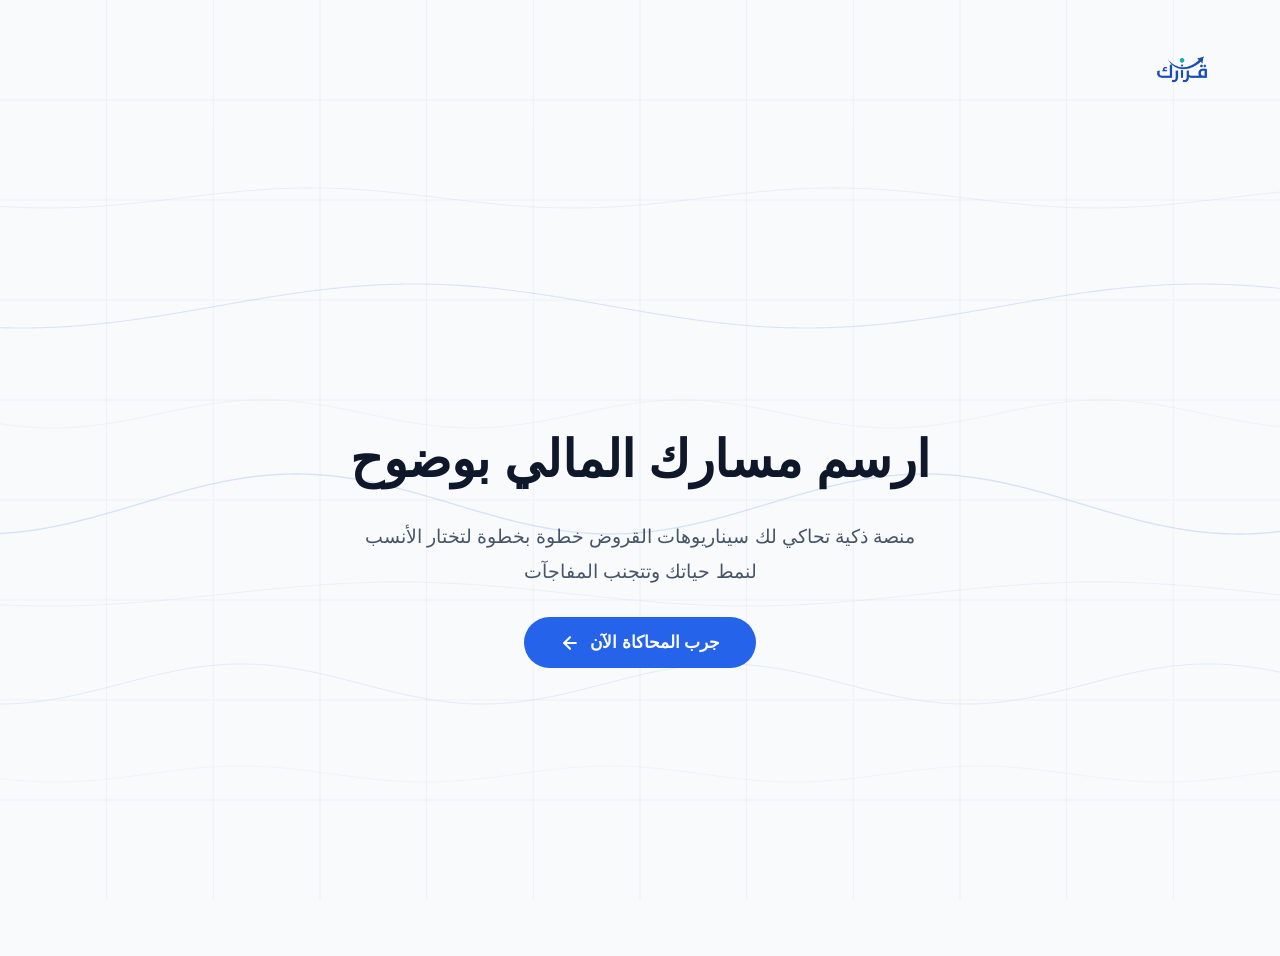
==== index.html @ d7920c5a "add all files" ====
<!DOCTYPE html>
<html dir="rtl">
<head>
  <meta charset="UTF-8" />
  <meta name="viewport" content="width=device-width, initial-scale=1.0" />
  <title>قرارك</title>
  <link rel="stylesheet" href="css/base.css" />
  <link rel="stylesheet" href="css/animations.css" />
  <link rel="stylesheet" href="css/background.css" />
  <link rel="stylesheet" href="css/header.css" />
  <link rel="stylesheet" href="css/hero.css" />
  <link rel="stylesheet" href="css/button.css" />
  <link rel="stylesheet" href="css/responsive.css" />
</head>
<body>

  <!--  الخطوط الي بالخلفية -->
  <canvas id="bg-canvas"></canvas>


  <header class="site-header">
    <div class="header-inner">
      <img src="images/logo.PNG" alt="شعار قرارك" class="logo-img" />
     
    </div>
  </header>

  <main class="hero">
    <div class="hero-content">
      <h1 class="hero-title">ارسم مسارك المالي بوضوح</h1>
      <p class="hero-subtitle">
        منصة ذكية تحاكي لك سيناريوهات القروض خطوة بخطوة لتختار الأنسب لنمط حياتك وتتجنب المفاجآت
      </p>
      <a href="inputs.html" class="cta-btn">
        <span>جرب المحاكاة الآن</span>
        
          <!--  arrow -->
        <svg class="btn-arrow" xmlns="http://www.w3.org/2000/svg" viewBox="0 0 24 24" fill="none" stroke="currentColor" stroke-width="2.5" stroke-linecap="round" stroke-linejoin="round">
          <line x1="5" y1="12" x2="19" y2="12"></line>
              <polyline points="12 5 19 12 12 19"></polyline>
        </svg>
      </a>
    </div>
  </main>

  <script src="script.js"></script>
</body>
</html>
---- css/base.css ----
:root {
  --primary-color:     #2563EB;
  --secondary-color:   #14B8A6;
  --background-color:  #F8FAFC;
  --text-color:        #0F172A;

  --primary-pale:  rgba(37, 99, 235, 0.22);
  --secondary-pale: rgba(20, 184, 166, 0.22);
  --primary-glow:  rgba(37, 99, 235, 0.35);
}

*, *::before, *::after {
  margin: 0;
  padding: 0;
  box-sizing: border-box;
}

html {
  font-size: 16px;
  scroll-behavior: smooth;
}

body {
  font-family: 'Segoe UI', 'Tahoma', Arial, sans-serif;
  background-color: var(--background-color);
  color: var(--text-color);
  min-height: 100vh;
  overflow-x: hidden;
  position: relative;
}
---- css/animations.css ----
@keyframes fadeIn {
  from { opacity: 0; }
  to   { opacity: 1; }
}

/* Hero title & subtitle — slide up from below */
@keyframes fadeSlideUp {
  from {
    opacity: 0;
    transform: translateY(30px);
  }
  to {
    opacity: 1;
    transform: translateY(0);
  }
}

@keyframes fadeSlideDown {
  from {
    opacity: 0;
    transform: translateY(-28px);
  }
  to {
    opacity: 1;
    transform: translateY(0);
  }
}

/* CTA button — subtle continuous glow pulse */
@keyframes pulse {
  0%, 100% { box-shadow: 0 0 0 0   transparent; }
  50%       { box-shadow: 0 0 0 10px rgba(37, 99, 235, 0.15); }
}
---- css/background.css ----
#bg-canvas {
  position: fixed;
  inset: 0;
  width: 100%;
  height: 100%;
  z-index: 0;
  pointer-events: none;
  display: block;
}
---- css/header.css ----
.site-header {
  position: relative;
  z-index: 10;
  padding: 20px 48px;
  opacity: 0;
  animation: fadeIn 0.6s ease forwards;
  animation-delay: 0.1s;
}

.header-inner {
  display: flex;
  align-items: center;
  gap: 12px;
}

.logo-img {
  width: 100px;
  height: 100px;
  object-fit: contain;
  border-radius: 10px;
}

.logo-name {
  font-size: 1.35rem;
  font-weight: 700;
  color: var(--primary-color);
  letter-spacing: -0.3px;
}
---- css/hero.css ----
.hero {
  position: relative;
  z-index: 10;
  min-height: calc(100vh - 84px);
  display: flex;
  align-items: center;
  justify-content: center;
  padding: 48px 24px;
  text-align: center;
}

.hero-content {
  max-width: 680px;
  display: flex;
  flex-direction: column;
  align-items: center;
  gap: 28px;
}

.hero-title {
  font-size: clamp(2rem, 5vw, 3.2rem);
  font-weight: 800;
  line-height: 1.25;
  color: var(--text-color);
  letter-spacing: -0.5px;
  opacity: 0;
  animation: fadeSlideUp 0.75s cubic-bezier(0.22, 1, 0.36, 1) forwards;
  animation-delay: 0.4s;
}

.hero-title span {
  color: var(--primary-color);
}

.hero-subtitle {
  font-size: clamp(1rem, 2.2vw, 1.2rem);
  line-height: 1.8;
  color: #475569;
  max-width: 560px;
  opacity: 0;
  animation: fadeSlideUp 0.75s cubic-bezier(0.22, 1, 0.36, 1) forwards;
  animation-delay: 0.75s;
}
---- css/button.css ----
.cta-btn {
  display: inline-flex;
  align-items: center;
  gap: 10px;
  padding: 15px 36px;
  background: var(--primary-color);
  color: #ffffff;
  font-size: 1.05rem;
  font-weight: 700;
  text-decoration: none;
  border-radius: 50px;
  cursor: pointer;
  border: none;
  position: relative;
  overflow: hidden;
  opacity: 0;
  animation:
    fadeSlideDown 0.75s cubic-bezier(0.22, 1, 0.36, 1) forwards,
    pulse 3s ease-in-out infinite;
  animation-delay: 1.1s, 1.9s;
  transition: transform 0.25s ease, box-shadow 0.25s ease, background 0.25s ease;
}

.cta-btn:hover {
  background: #1d4ed8;
  transform: scale(1.05);
  box-shadow: 0 8px 30px var(--primary-glow);
}

.cta-btn:hover .btn-arrow {
  transform: scaleX(-1) translateX(5px);
}

.btn-arrow {
  width: 20px;
  height: 20px;
  flex-shrink: 0;
  transform: scaleX(-1);
  transition: transform 0.25s ease;
}
---- css/responsive.css ----
/* ================================================
   Dashboard — Tablet (≤ 1024px)
================================================ */
@media (max-width: 1024px) {
  .dashboard-layout {
    grid-template-columns: 1fr;
    padding: 20px 24px 36px;
  }

  .dash-sidebar {
    position: static;
  }

  .dash-top-row {
    grid-template-columns: 1fr 1fr;
  }

  .gauge-wrap {
    max-width: 220px;
  }
}

/* ================================================
   Dashboard — Mobile (≤ 768px)
   النتائج أولاً، الشريط الجانبي في الأسفل
================================================ */
@media (max-width: 768px) {

  .dashboard-layout {
    grid-template-columns: 1fr;
    padding: 14px 14px 36px;
    gap: 14px;
  }

  /* النتائج تظهر أول، والتحكم في الأسفل */
  .dash-main    { order: 1; }
  .dash-sidebar { order: 2; position: static; }

  /* الكروت العلوية تحت بعض */
  .dash-top-row {
    grid-template-columns: 1fr;
    gap: 14px;
  }

  /* العداد — يأخذ العرض الكامل */
  .gauge-wrap {
    max-width: 260px;
    margin: 0 auto;
  }

  /* حقول الإدخال — أكبر للمس باليد */
  .sb-input,
  .sb-select {
    padding: 13px 14px;
    font-size: 1rem;
    min-height: 48px;
  }

  /* Slider thumb — أكبر للمس */
  .sb-slider::-webkit-slider-thumb {
    width: 26px;
    height: 26px;
  }
  .sb-slider::-moz-range-thumb {
    width: 26px;
    height: 26px;
  }

  /* مقاسات النصوص */
  .sidebar-title    { font-size: 1rem;    }
  .sidebar-subtitle { font-size: 0.78rem; }
  .gauge-dti        { font-size: 1.7rem;  }
  .gauge-zone       { font-size: 0.75rem; }
  .advisor-text     { font-size: 0.88rem; line-height: 1.7; }
  .card-label       { font-size: 0.8rem;  }

  /* أسطورة العداد — مضغوطة */
  .gauge-legend { gap: 6px; }
  .g-zone       { font-size: 0.68rem; padding: 3px 8px; }

  /* المخطط */
  .chart-wrap        { min-height: 200px; }
  .chart-wrap canvas { max-height: 210px; }
}

/* ================================================
   Dashboard — Small Mobile (≤ 480px)
================================================ */
@media (max-width: 480px) {

  .dashboard-layout {
    padding: 10px 10px 28px;
    gap: 12px;
  }

  .dash-card,
  .sidebar-card {
    padding: 16px 14px;
    border-radius: 14px;
  }

  .gauge-wrap  { max-width: 210px; }
  .gauge-dti   { font-size: 1.4rem; }
  .gauge-zone  { font-size: 0.7rem; }
  .gn-val      { font-size: 0.78rem; }
  .gn-lbl      { font-size: 0.65rem; }

  #sbVal { font-size: 1.6rem; }

  .sb-stat     { padding: 10px 12px; }
  .sb-stat-lbl { font-size: 0.74rem; }
  .sb-stat-val { font-size: 0.8rem;  }

  .advisor-title { font-size: 0.88rem; }
  .advisor-text  { font-size: 0.83rem; line-height: 1.65; }

  .gauge-nums { gap: 6px; }
  .gauge-num  { padding: 8px 6px; }
}


@media (max-width: 768px) {
  .site-header {
    padding: 16px 24px;
  }

  .hero {
    padding: 32px 20px;
    min-height: calc(100vh - 72px);
  }

  .hero-content {
    gap: 22px;
  }

  .cta-btn {
    padding: 13px 28px;
    font-size: 0.97rem;
  }
}


@media (max-width: 600px) {

  .dashboard-layout {
    padding: 14px 16px 28px;
    gap: 16px;
  }

  .dash-card,
  .sidebar-card {
    padding: 18px 16px;
    border-radius: 14px;
  }

  .gauge-dti { font-size: 1.4rem; }
  .gn-val    { font-size: 0.8rem; }
  #sbVal     { font-size: 1.8rem; }


  .input-card    { padding: 28px 22px; }
  .card-title    { font-size: 1.2rem;  }
  .slider-value  { font-size: 2rem;    }
  .type-name     { font-size: 0.82rem; }
}

@media (max-width: 480px) {
  .logo-name {
    font-size: 1.15rem;
  }

  .hero-title {
    font-size: 1.75rem;
  }

  .hero-subtitle {
    font-size: 0.95rem;
  }
}
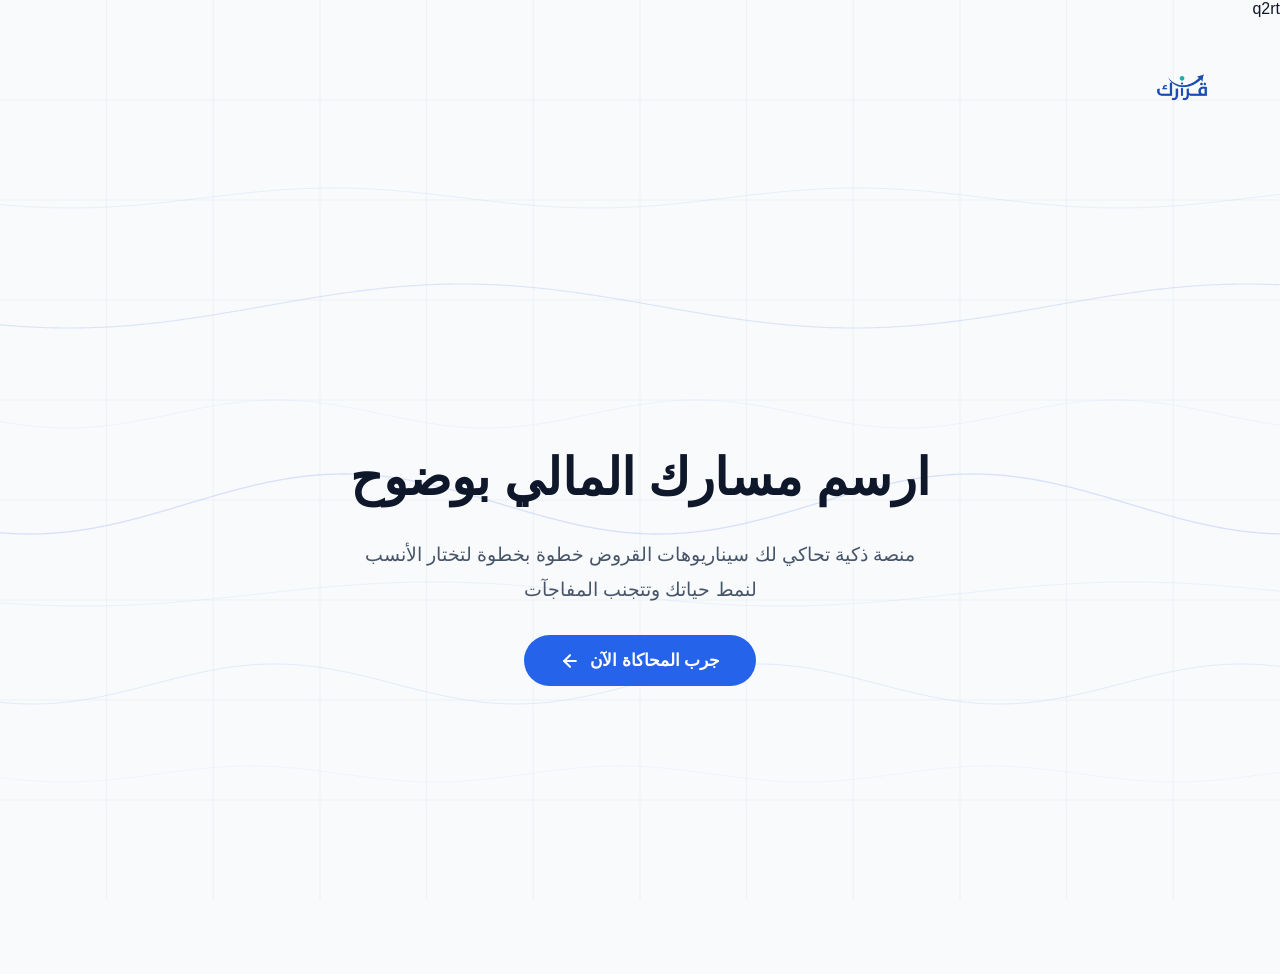
==== commit 8b569b09: "update project" ====
--- a/index.html
+++ b/index.html
@@ -1,4 +1,4 @@
-<!DOCTYPE html>
+  q2rt<!DOCTYPE html>
 <html dir="rtl">
 <head>
   <meta charset="UTF-8" />
--- a/css/base.css
+++ b/css/base.css
@@ -29,3 +29,13 @@
   overflow-x: hidden;
   position: relative;
 }
+
+#gaugeDTI,
+#gaugeMonthly,
+#chartRemaining,
+#sbMonthly,
+#sbRate,
+#sbTotalProfit {
+  font-family: Arial, sans-serif !important;
+  font-variant-numeric: lining-nums !important;
+}
--- a/css/responsive.css
+++ b/css/responsive.css
@@ -1,6 +1,6 @@
-/* ================================================
-   Dashboard — Tablet (≤ 1024px)
-================================================ */
+/* 
+   Dashboard — Tablet 
+ */
 @media (max-width: 1024px) {
   .dashboard-layout {
     grid-template-columns: 1fr;
@@ -20,10 +20,9 @@
   }
 }
 
-/* ================================================
-   Dashboard — Mobile (≤ 768px)
-   النتائج أولاً، الشريط الجانبي في الأسفل
-================================================ */
+/*
+   Dashboard — Mobile 
+   */
 @media (max-width: 768px) {
 
   .dashboard-layout {
@@ -32,23 +31,23 @@
     gap: 14px;
   }
 
-  /* النتائج تظهر أول، والتحكم في الأسفل */
+
   .dash-main    { order: 1; }
   .dash-sidebar { order: 2; position: static; }
 
-  /* الكروت العلوية تحت بعض */
+
   .dash-top-row {
     grid-template-columns: 1fr;
     gap: 14px;
   }
 
-  /* العداد — يأخذ العرض الكامل */
+ 
   .gauge-wrap {
     max-width: 260px;
     margin: 0 auto;
   }
 
-  /* حقول الإدخال — أكبر للمس باليد */
+ 
   .sb-input,
   .sb-select {
     padding: 13px 14px;
@@ -56,7 +55,7 @@
     min-height: 48px;
   }
 
-  /* Slider thumb — أكبر للمس */
+ 
   .sb-slider::-webkit-slider-thumb {
     width: 26px;
     height: 26px;
@@ -66,7 +65,7 @@
     height: 26px;
   }
 
-  /* مقاسات النصوص */
+
   .sidebar-title    { font-size: 1rem;    }
   .sidebar-subtitle { font-size: 0.78rem; }
   .gauge-dti        { font-size: 1.7rem;  }
@@ -74,18 +73,18 @@
   .advisor-text     { font-size: 0.88rem; line-height: 1.7; }
   .card-label       { font-size: 0.8rem;  }
 
-  /* أسطورة العداد — مضغوطة */
+
   .gauge-legend { gap: 6px; }
   .g-zone       { font-size: 0.68rem; padding: 3px 8px; }
 
-  /* المخطط */
+
   .chart-wrap        { min-height: 200px; }
   .chart-wrap canvas { max-height: 210px; }
 }
 
-/* ================================================
-   Dashboard — Small Mobile (≤ 480px)
-================================================ */
+/* 
+   Dashboard — Small Mobile 
+ */
 @media (max-width: 480px) {
 
   .dashboard-layout {
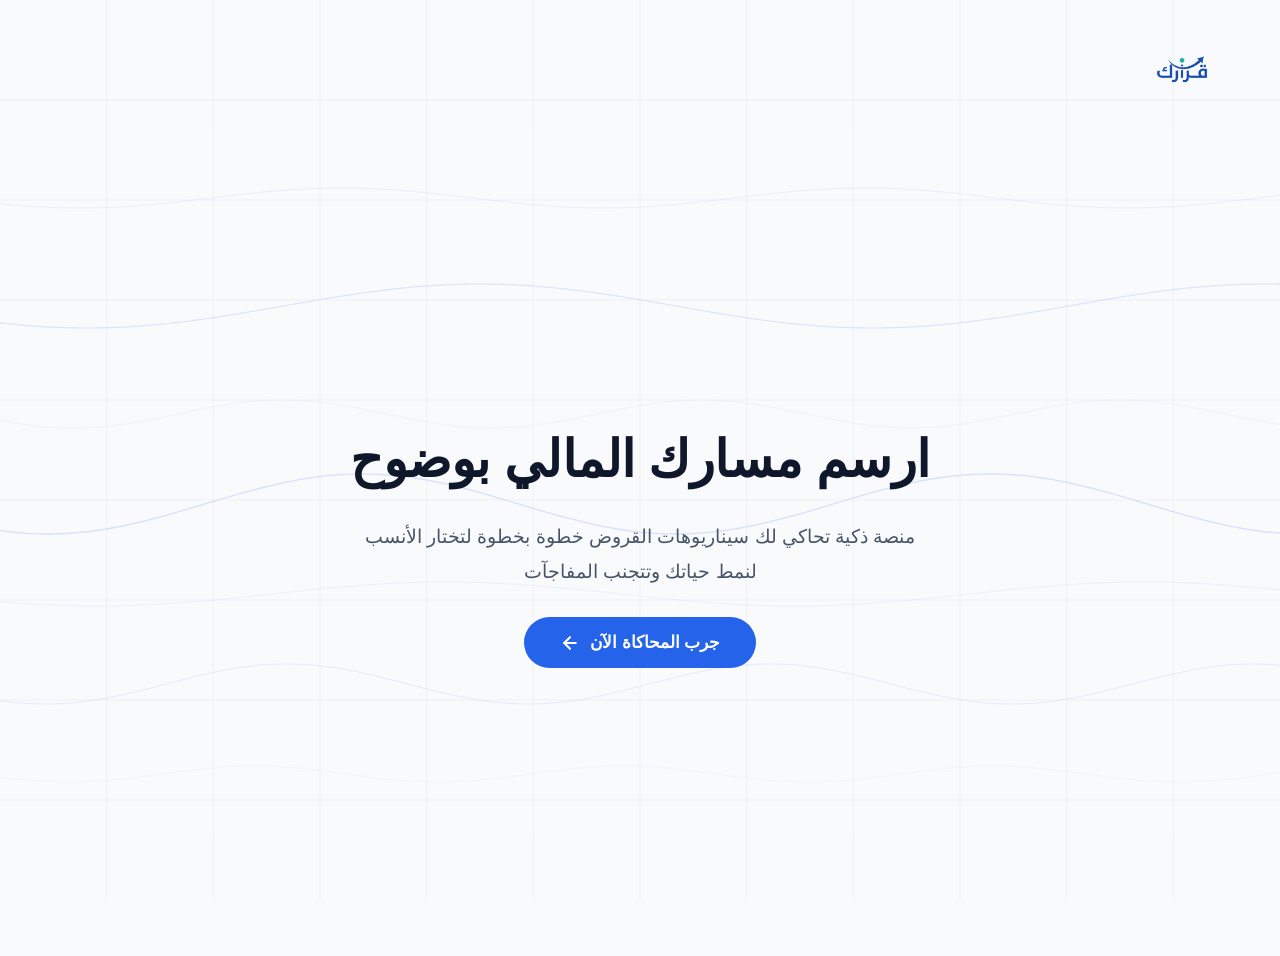
==== commit 53573019: "update" ====
--- a/index.html
+++ b/index.html
@@ -1,4 +1,4 @@
-  q2rt<!DOCTYPE html>
+<!DOCTYPE html>
 <html dir="rtl">
 <head>
   <meta charset="UTF-8" />
